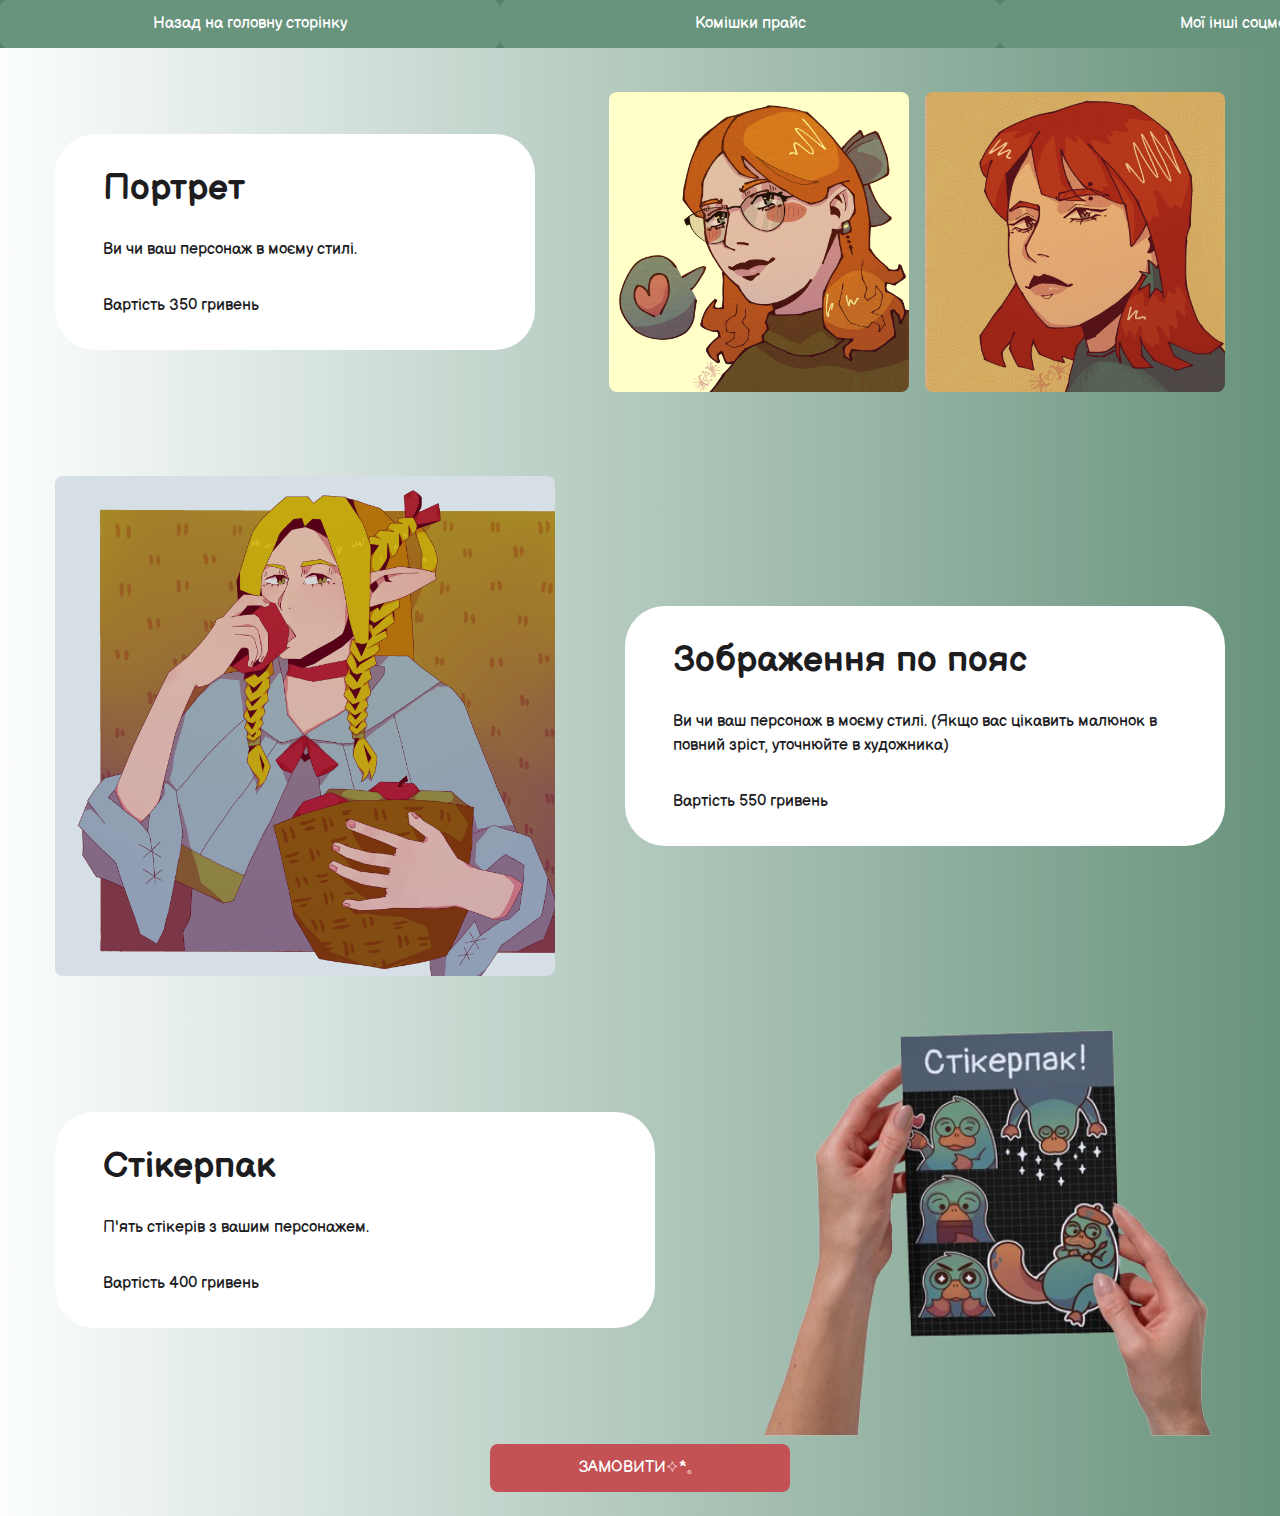
==== price.html @ a21002bf "feat: initial commit" ====
<!DOCTYPE html>
<html lang="en">
  <head>
    <meta charset="UTF-8" />
    <meta name="viewport" content="width=device-width, initial-scale=1.0" />
    <title>Sosials</title>

    <link rel="preconnect" href="https://fonts.googleapis.com" />
    <link rel="preconnect" href="https://fonts.gstatic.com" crossorigin />
    <link
      href="https://fonts.googleapis.com/css2?family=Balsamiq+Sans:ital,wght@0,400;0,700;1,400;1,700&family=Caveat:wght@400..700&family=Pangolin&display=swap"
      rel="stylesheet"
    />
    <link rel="stylesheet" href="CSS/styles.css" />
  </head>
  <body>
    <header class="header">
      <a href="index.html">
        <button class="button-header">Назад на головну сторінку</button>
      </a>
      <a href="price.html">
        <button class="button-header">Комішки прайс</button>
      </a>
      <a href="socials.html">
        <button class="button-header">Мої інші соцмережі</button>
      </a>
    </header>
    <section class="price-page">
      <div class="wrapper-price">
        <div class="price-text-container">
          <h2 class="main-page-title">Портрет</h2>
          <p class="main-page-descr">Ви чи ваш персонаж в моєму стилі.</p>
          <p class="main-page-descr">Вартість 350 гривень</p>
        </div>
        <div class="price-img-container">
          <img src="img/yasia.png" alt="yasia" class="price-portrait-pic" /><img
            src="img/sashka.png"
            alt="sashka"
            class="price-portrait-pic"
          />
        </div>
      </div>
    </section>
    <section class="price-page1">
      <div class="wrapper-price-1">
        <div class="price-img-container1">
          <img src="img/marsel.png" alt="marsel" class="price-big-pic" />
        </div>
        <div class="price-text-container-big-pic">
          <h2 class="main-page-title">Зображення по пояс</h2>
          <p class="main-page-descr">
            Ви чи ваш персонаж в моєму стилі. (Якщо вас цікавить малюнок в
            повний зріст, уточнюйте в художника)
          </p>
          <p class="main-page-descr">Вартість 550 гривень</p>
        </div>
      </div>
    </section>
    <section class="price-page2">
      <div class="wrapper-price-2">
        <div class="price-text-container-stic">
          <h2 class="main-page-title">Стікерпак</h2>
          <p class="main-page-descr">П'ять стікерів з вашим персонажем.</p>
          <p class="main-page-descr">Вартість 400 гривень</p>
        </div>
        <div class="price-img-container2">
          <div>
            <img src="img/sticerpack.png" alt="sticker" class="price-stic" />
          </div>
        </div>
      </div>
    </section>
    <section class="price-page-button">
      <div class="price-button-con">
        <a href="https://t.me/m1dzy_p">
          <button class="price-button">ЗАМОВИТИ✧⁠*⁠。</button>
        </a>
      </div>
    </section>
  </body>
</html>
---- CSS/styles.css ----
html, body {
    margin: 0;
    padding: 0;
    height: 100%;
}

body {
    font-family: "Balsamiq Sans", sans-serif;
    margin: 0;
    height: 100%;
}
.header {
    width: 100%;
    height: 48px;
    background: #58806b;
    display: flex;
    justify-content: space-between;
    align-items: center;
    position: fixed;
        z-index: 50;
}
.button-header {
    font-weight: 400;
    font-size: 16px;
    line-height: 150%;
    color: #fff;
    background: #68937C;
    border: none;
    cursor: pointer;
    padding: 12px 24px;
    width: 500px;
    height: 48px;
    border-radius: 8px;
    margin: 0;
    font-family: "Balsamiq Sans", sans-serif;
}

.main-page {
    width: 100%;
    height: 100vh;
    background: linear-gradient(270deg, #68937C 0%, #fcfefe 100%);
        position: relative;
}

.main-page-text-container {
    border-radius: 40px;
    background: #fff;
    padding-top: 48px;
    padding-bottom: 48px;
    padding-left: 48px;
    padding-right: 48px;
    box-sizing: border-box;
    width: 45%;
}


.wrapper {
    margin: auto;
    display: flex;
    justify-content: space-between;
    align-items: center;
    width: 1170px;
    height: 100%;
}

.main-page-hello-text {
    font-weight: 600;
    font-size: 16px;
    line-height: 150%;
    color: #1d1d1f;
    margin-top: 0;
    margin-bottom: 42px;
}

.main-page-title {
    font-weight: 600;
    font-size: 36px;
    line-height: 37%;
    color: #1d1d1f;
    margin-top: 0;
    margin-bottom: 42px;
}

.main-page-descr {
    font-weight: 400;
    font-size: 16px;
    line-height: 150%;
    color: #1d1d1f;
    margin-top: 0;
    margin-bottom: 32px;
}
.page-descr {
    font-weight: 400;
        font-size: 16px;
        line-height: 150%;
        color: #1d1d1f;
        margin-top: 0;
        margin-bottom: 0;
}

.main-page-button {
    font-weight: 400;
    font-size: 16px;
    line-height: 150%;
    color: #fff;
    background: #C45255;
    border: none;
    cursor: pointer;
   
    width: 204px;
    height: 48px;
    border-radius: 8px;
    margin: 0;
    font-family: "Balsamiq Sans", sans-serif;
}

.main-page-button:hover {
    background-color: #A43344;
}
.dubil {
    position: absolute;
        bottom: 0;
        left: 70%;
        transform: translateX(-50%);
        width: 700px;
        height: 700px;
}
.sign {
    position: absolute;
        bottom: 70%;
        left: 22%;
        transform: translateX(-50%);
        width: 280px;
        opacity: 65%;

      
}
.social-button {
    font-weight: 400;
        font-size: 16px;
        line-height: 150%;
        color: #fff;
        background: #C45255;
        border: none;
        cursor: pointer;
        padding: 12px 24px;
        height: 48px;
        width: 100%;
        border-radius: 8px;
        margin-bottom: 12px;
        font-family: "Balsamiq Sans", sans-serif;
}
.social-button:hover {
    background-color: #A43344;
}
.social-button-lower {
    font-weight: 400;
        font-size: 16px;
        line-height: 150%;
        color: #fff;
        background: #C45255;
        border: none;
        cursor: pointer;
        padding: 12px 24px;
        height: 48px;
        width: 100%;
        border-radius: 8px;
        font-family: "Balsamiq Sans", sans-serif;
}
.social-button-lower:hover {
    background-color: #A43344;
}
.gallery-title {
    font-weight: 600;
    font-size: 48px;
    line-height: 150%;
    color: #1d1d1f;
    margin-bottom: 8px;
    margin-top: 0;
    font-family: "Balsamiq Sans", sans-serif;
}

.gallery {
    padding-top: 26px;
    padding-bottom: 8px;
    text-align: center;
}

.gallery-item-title {
    font-weight: 600;
    font-size: 24px;
    line-height: 100%;
    text-align: center;
    color: #1d1d1f;
    margin-top: 2;
    margin-bottom: 8px;
    font-family: "Balsamiq Sans", sans-serif;
}

.gallery-item-discr {
    font-weight: 400;
    font-size: 16px;
    line-height: 150%;
    text-align: center;
    color: #1d1d1f;
    margin-top: 0;
    margin-bottom: 0;
    font-family: "Balsamiq Sans", sans-serif;
}

.gallery-item {
    width: calc((100% / 3) - (24px * 2) / 3);
}
.piccha {
    width: 360px;
    border-radius: 8px;
}
.piccha1 {
    width: 360px;
    margin-top: 60px;
    margin-bottom: 60px;
    border-radius: 8px;
}
.price-page {
    width: 100%;
        background: linear-gradient(270deg, #68937C 0%, #fcfefe 100%);
        position: relative;
        padding-top: 52px;
        padding-bottom: 24px;
}
.price-page1 {
    width: 100%;
    height: 540px;
    background: linear-gradient(270deg, #68937C 0%, #fcfefe 100%);
    position: relative;
    padding-bottom: 24px;
}
.price-page2 {
    width: 100%;
    background: linear-gradient(270deg, #68937C 0%, #fcfefe 100%);
    position: relative;
    padding-bottom: 24px;
}
.price-page-button {
    width: 100%;
    background: linear-gradient(270deg, #68937C 0%, #fcfefe 100%);
    position: relative;
    padding-bottom: 24px;
}
.wrapper-price {
    margin: auto;
    display: flex;
    justify-content: space-between;
    align-items: center;
    width: 1170px;
    height: 380px;
    border-radius: 4px;
    padding: 0 8px;
}
.wrapper-price-1 {
    margin: auto;
    display: flex;
    justify-content: space-between;
    align-items: center;
    width: 1170px;
    height: 540px;
    border-radius: 4px;
    padding: 0 8px;
}
.wrapper-price-2 {
    margin: auto;
    display: flex;
    justify-content: space-between;
    align-items: center;
    width: 1170px;
    height: 400px;
    border-radius: 4px;
    padding: 0 8px;
}
.price-text-container {
    border-radius: 40px;
    background: #fff;
    padding-top: 48px;
    padding-left: 48px;
    padding-right: 48px;
    box-sizing: border-box;
    width: 480px;
    
}
.price-img-container {
display: flex;
justify-content: center;
gap: 16px;

}
.price-img-container1 {
    display: flex;
    justify-content: center;
    gap: 16px;
}
.price-portrait-pic {
width: 300px;
border-radius: 8px;
position: relative;
}
.price-text-container-big-pic {
    border-radius: 40px;
    background: #fff;
    padding-top: 48px;
    padding-left: 48px;
    padding-right: 48px;
    box-sizing: border-box;
    width: 600px;
    margin-left: 60px;
}
.price-big-pic {
width: 500px;
border-radius: 8px;
}
.price-text-container-stic {
border-radius: 40px;
    background: #fff;
    padding-top: 48px;
    padding-left: 48px;
    padding-right: 48px;
    box-sizing: border-box;
    width: 600px;
    margin-right: 60px;
}
.price-img-container2 {
    display: flex;
    justify-content: center;
    box-sizing: border-box;
    border-radius: 8px;
    height: 380px;
    margin-right: 12px;
}
.price-stic {
    width: 450px;
}
.price-button-con {
    display: flex;
    justify-content: center;
    width: 100%;
    position: relative;
}
.price-button {
    font-weight: 400;
    font-size: 16px;
    line-height: 150%;
    color: #fff;
    background: #C45255;
    border: none;
    cursor: pointer;
    padding: 12px 24px;
    height: 48px;
    width: 300px;
    border-radius: 8px;
    font-family: "Balsamiq Sans", sans-serif;
    text-align: center;
}
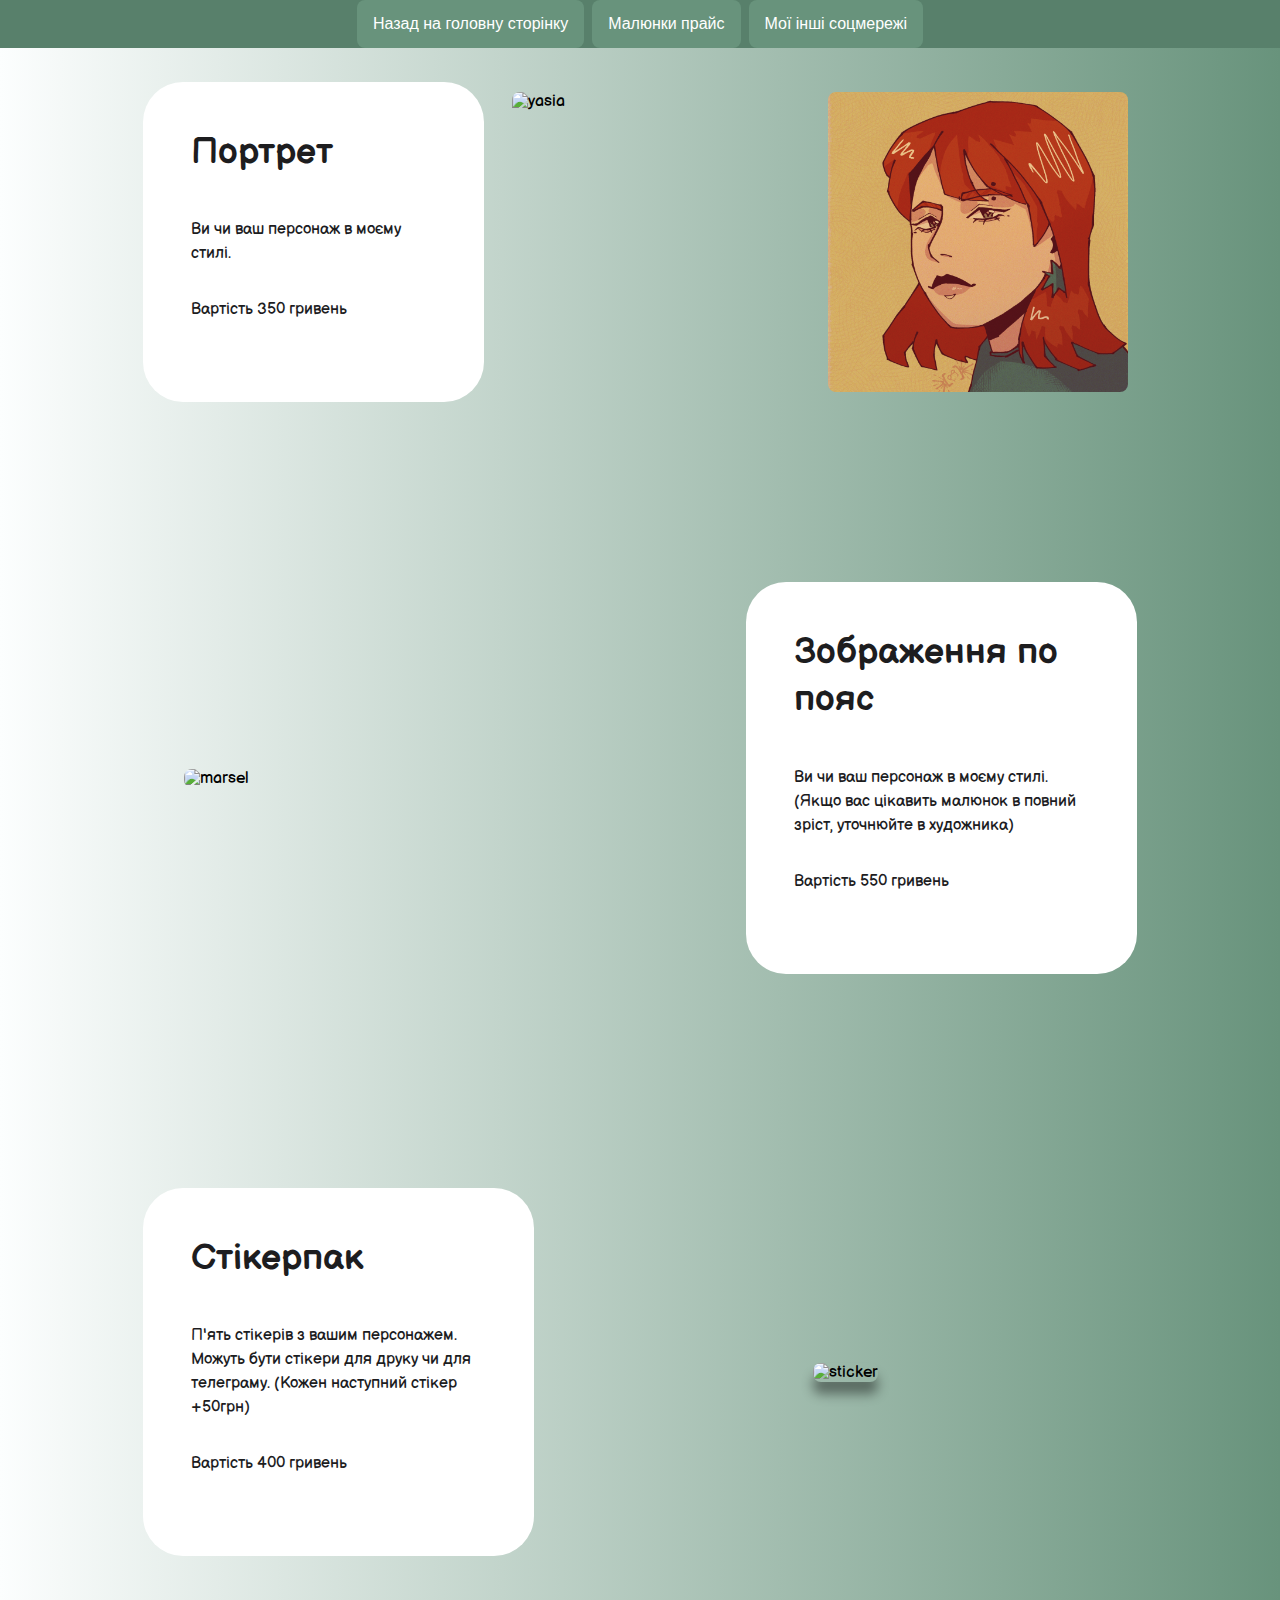
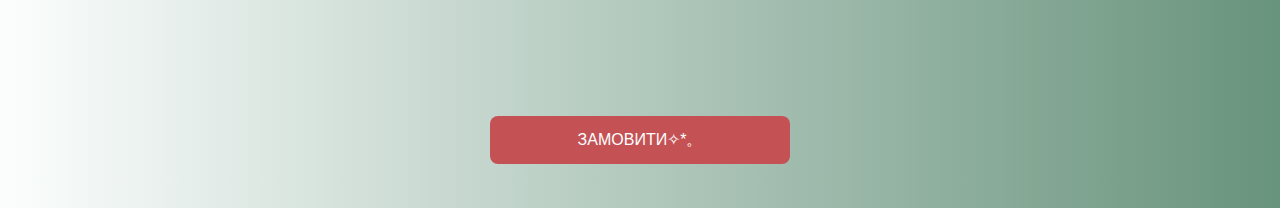
==== commit d670198a: "Update price.html" ====
--- a/price.html
+++ b/price.html
@@ -3,7 +3,7 @@
   <head>
     <meta charset="UTF-8" />
     <meta name="viewport" content="width=device-width, initial-scale=1.0" />
-    <title>Sosials</title>
+    <title>Price</title>
 
     <link rel="preconnect" href="https://fonts.googleapis.com" />
     <link rel="preconnect" href="https://fonts.gstatic.com" crossorigin />
@@ -15,15 +15,23 @@
   </head>
   <body>
     <header class="header">
-      <a href="index.html">
-        <button class="button-header">Назад на головну сторінку</button>
-      </a>
-      <a href="price.html">
-        <button class="button-header">Комішки прайс</button>
-      </a>
-      <a href="socials.html">
-        <button class="button-header">Мої інші соцмережі</button>
-      </a>
+      <input type="checkbox" id="menu-toggle" class="menu-toggle" />
+      <label for="menu-toggle" class="hamburger">
+        <span></span>
+        <span></span>
+        <span></span>
+      </label>
+      <div class="header-buttons">
+        <a href="index.html">
+          <button class="button-header">Назад на головну сторінку</button>
+        </a>
+        <a href="price.html">
+          <button class="button-header">Малюнки прайс</button>
+        </a>
+        <a href="socials.html">
+          <button class="button-header">Мої інші соцмережі</button>
+        </a>
+      </div>
     </header>
     <section class="price-page">
       <div class="wrapper-price">
@@ -33,18 +41,18 @@
           <p class="main-page-descr">Вартість 350 гривень</p>
         </div>
         <div class="price-img-container">
-          <img src="img/yasia.png" alt="yasia" class="price-portrait-pic" /><img
-            src="img/sashka.png"
-            alt="sashka"
+          <img
+            src="img/yasia.webp"
+            alt="yasia"
             class="price-portrait-pic"
-          />
+          /><img src="img/sashka.png" alt="sashka" class="price-portrait-pic" />
         </div>
       </div>
     </section>
     <section class="price-page1">
       <div class="wrapper-price-1">
         <div class="price-img-container1">
-          <img src="img/marsel.png" alt="marsel" class="price-big-pic" />
+          <img src="img/marsel.webp" alt="marsel" class="price-big-pic" />
         </div>
         <div class="price-text-container-big-pic">
           <h2 class="main-page-title">Зображення по пояс</h2>
@@ -60,12 +68,15 @@
       <div class="wrapper-price-2">
         <div class="price-text-container-stic">
           <h2 class="main-page-title">Стікерпак</h2>
-          <p class="main-page-descr">П'ять стікерів з вашим персонажем.</p>
+          <p class="main-page-descr">
+            П'ять стікерів з вашим персонажем. Можуть бути стікери для друку чи
+            для телеграму. (Кожен наступний стікер +50грн)
+          </p>
           <p class="main-page-descr">Вартість 400 гривень</p>
         </div>
         <div class="price-img-container2">
           <div>
-            <img src="img/sticerpack.png" alt="sticker" class="price-stic" />
+            <img src="img/sticerpack.webp" alt="sticker" class="price-stic" />
           </div>
         </div>
       </div>
--- a/CSS/styles.css
+++ b/CSS/styles.css
@@ -1,4 +1,5 @@
-html, body {
+html,
+body {
     margin: 0;
     padding: 0;
     height: 100%;
@@ -6,19 +7,39 @@
 
 body {
     font-family: "Balsamiq Sans", sans-serif;
-    margin: 0;
-    height: 100%;
-}
+}
+
+/* Хедер */
 .header {
     width: 100%;
     height: 48px;
     background: #58806b;
     display: flex;
-    justify-content: space-between;
+    justify-content: center;
     align-items: center;
     position: fixed;
-        z-index: 50;
-}
+    top: 0;
+    left: 0;
+    z-index: 50;
+    padding: 0;
+}
+
+.header-buttons {
+    display: flex;
+    gap: 8px;
+    padding: 0 8px;
+    box-sizing: border-box;
+}
+.header-buttons a {
+    text-decoration: none;
+    color: inherit;
+}
+.header-buttons a:hover,
+.header-buttons a:visited,
+.header-buttons a:active {
+    text-decoration: none;
+}
+
 .button-header {
     font-weight: 400;
     font-size: 16px;
@@ -27,40 +48,80 @@
     background: #68937C;
     border: none;
     cursor: pointer;
-    padding: 12px 24px;
-    width: 500px;
+    padding: 0 16px;
+    flex: 1;
     height: 48px;
     border-radius: 8px;
     margin: 0;
-    font-family: "Balsamiq Sans", sans-serif;
-}
-
+    display: flex;
+    align-items: center;
+    justify-content: center;
+    box-sizing: border-box;
+}
+
+.button-header:hover {
+    background-color: #58806b;
+}
+
+/* Стилі для гамбургер-меню */
+.menu-toggle {
+    display: none;
+}
+
+.hamburger {
+    display: none;
+    width: 30px;
+    height: 20px;
+    position: absolute;
+    left: 15px;
+    top: 50%;
+    transform: translateY(-50%);
+    cursor: pointer;
+    z-index: 60;
+}
+
+.hamburger span {
+    display: block;
+    width: 100%;
+    height: 3px;
+    background: #fff;
+    margin-bottom: 5px;
+}
+
+.hamburger span:last-child {
+    margin-bottom: 0;
+}
+
+/* Решта стилів */
 .main-page {
-    width: 100%;
     height: 100vh;
     background: linear-gradient(270deg, #68937C 0%, #fcfefe 100%);
-        position: relative;
+    width: 100%;
+    margin: 0 auto;
+    padding: 0 0.5rem;
+    box-sizing: border-box;
+    position: relative;
+    overflow: hidden;
+}
+
+.wrapper {
+    margin: 0 auto;
+    display: flex;
+    justify-content: space-between;
+    align-items: center;
+    max-width: 1170px;
+    width: 100%;
+    height: 100%;
+    padding: 0 15px;
+    box-sizing: border-box;
 }
 
 .main-page-text-container {
     border-radius: 40px;
     background: #fff;
-    padding-top: 48px;
-    padding-bottom: 48px;
-    padding-left: 48px;
-    padding-right: 48px;
+    padding: 48px;
     box-sizing: border-box;
     width: 45%;
-}
-
-
-.wrapper {
-    margin: auto;
-    display: flex;
-    justify-content: space-between;
-    align-items: center;
-    width: 1170px;
-    height: 100%;
 }
 
 .main-page-hello-text {
@@ -68,34 +129,24 @@
     font-size: 16px;
     line-height: 150%;
     color: #1d1d1f;
-    margin-top: 0;
-    margin-bottom: 42px;
+    margin: 0 0 42px;
 }
 
 .main-page-title {
     font-weight: 600;
     font-size: 36px;
-    line-height: 37%;
+    line-height: 130%;
     color: #1d1d1f;
-    margin-top: 0;
-    margin-bottom: 42px;
-}
-
-.main-page-descr {
+    margin: 0 0 42px;
+}
+
+.main-page-descr,
+.page-descr {
     font-weight: 400;
     font-size: 16px;
     line-height: 150%;
     color: #1d1d1f;
-    margin-top: 0;
-    margin-bottom: 32px;
-}
-.page-descr {
-    font-weight: 400;
-        font-size: 16px;
-        line-height: 150%;
-        color: #1d1d1f;
-        margin-top: 0;
-        margin-bottom: 0;
+    margin: 0 0 32px;
 }
 
 .main-page-button {
@@ -106,244 +157,235 @@
     background: #C45255;
     border: none;
     cursor: pointer;
-   
     width: 204px;
     height: 48px;
     border-radius: 8px;
-    margin: 0;
-    font-family: "Balsamiq Sans", sans-serif;
+    transition: background-color 0.3s;
 }
 
 .main-page-button:hover {
     background-color: #A43344;
 }
+
 .dubil {
     position: absolute;
-        bottom: 0;
-        left: 70%;
-        transform: translateX(-50%);
-        width: 700px;
-        height: 700px;
-}
+    bottom: 0;
+    right: 0;
+    width: 50%;
+    max-width: 700px;
+    height: auto;
+}
+
 .sign {
     position: absolute;
-        bottom: 70%;
-        left: 22%;
-        transform: translateX(-50%);
-        width: 280px;
-        opacity: 65%;
-
-      
-}
-.social-button {
-    font-weight: 400;
-        font-size: 16px;
-        line-height: 150%;
-        color: #fff;
-        background: #C45255;
-        border: none;
-        cursor: pointer;
-        padding: 12px 24px;
-        height: 48px;
-        width: 100%;
-        border-radius: 8px;
-        margin-bottom: 12px;
-        font-family: "Balsamiq Sans", sans-serif;
-}
-.social-button:hover {
-    background-color: #A43344;
-}
+    top: 10%;
+    left: 10%;
+    width: 20%;
+    max-width: 280px;
+    opacity: 65%;
+}
+
+/* Соціальні кнопки */
+.social-button,
 .social-button-lower {
     font-weight: 400;
-        font-size: 16px;
-        line-height: 150%;
-        color: #fff;
-        background: #C45255;
-        border: none;
-        cursor: pointer;
-        padding: 12px 24px;
-        height: 48px;
-        width: 100%;
-        border-radius: 8px;
-        font-family: "Balsamiq Sans", sans-serif;
-}
+    font-size: 16px;
+    line-height: 150%;
+    color: #fff;
+    background: #C45255;
+    border: none;
+    cursor: pointer;
+    padding: 12px 24px;
+    height: 48px;
+    width: 100%;
+    border-radius: 8px;
+    margin-bottom: 12px;
+    box-sizing: border-box;
+}
+
+.social-button:hover,
 .social-button-lower:hover {
     background-color: #A43344;
 }
+
+/* Галерея */
+.gallery {
+    padding: 26px 0 8px;
+    text-align: center;
+    width: 100%;
+    margin: 0 auto;
+    padding: 0 0.5rem;
+    box-sizing: border-box;
+}
+
 .gallery-title {
     font-weight: 600;
     font-size: 48px;
     line-height: 150%;
     color: #1d1d1f;
-    margin-bottom: 8px;
-    margin-top: 0;
-    font-family: "Balsamiq Sans", sans-serif;
-}
-
-.gallery {
-    padding-top: 26px;
-    padding-bottom: 8px;
-    text-align: center;
+    margin: 0 0 8px;
+}
+
+.gallery-item {
+    width: calc((100% / 3) - (24px * 2) / 3);
+    display: inline-block;
+    vertical-align: top;
 }
 
 .gallery-item-title {
     font-weight: 600;
     font-size: 24px;
     line-height: 100%;
-    text-align: center;
     color: #1d1d1f;
-    margin-top: 2;
-    margin-bottom: 8px;
-    font-family: "Balsamiq Sans", sans-serif;
+    margin: 2px 0 8px;
 }
 
 .gallery-item-discr {
     font-weight: 400;
     font-size: 16px;
     line-height: 150%;
-    text-align: center;
     color: #1d1d1f;
-    margin-top: 0;
-    margin-bottom: 0;
-    font-family: "Balsamiq Sans", sans-serif;
-}
-
-.gallery-item {
-    width: calc((100% / 3) - (24px * 2) / 3);
-}
-.piccha {
-    width: 360px;
-    border-radius: 8px;
-}
+    margin: 0;
+}
+
+.piccha,
 .piccha1 {
-    width: 360px;
-    margin-top: 60px;
-    margin-bottom: 60px;
-    border-radius: 8px;
-}
-.price-page {
-    width: 100%;
-        background: linear-gradient(270deg, #68937C 0%, #fcfefe 100%);
-        position: relative;
-        padding-top: 52px;
-        padding-bottom: 24px;
-}
-.price-page1 {
-    width: 100%;
-    height: 540px;
+    width: 100%;
+    max-width: 360px;
+    border-radius: 8px;
+}
+
+.piccha1 {
+    margin: 60px 0;
+}
+
+/* Сторінки цін */
+.price-page,
+.price-page1,
+.price-page2,
+.price-page-button {
+    width: 100%;
     background: linear-gradient(270deg, #68937C 0%, #fcfefe 100%);
     position: relative;
+    padding: 0 0.5rem;
+    box-sizing: border-box;
+    overflow: hidden;
+}
+
+.price-page {
+    padding-top: 52px;
     padding-bottom: 24px;
 }
-.price-page2 {
-    width: 100%;
-    background: linear-gradient(270deg, #68937C 0%, #fcfefe 100%);
-    position: relative;
+
+.price-page1 {
+    padding-top: 52px;
     padding-bottom: 24px;
-}
+    height: auto;
+    min-height: 540px;
+}
+
+.price-page2,
 .price-page-button {
-    width: 100%;
-    background: linear-gradient(270deg, #68937C 0%, #fcfefe 100%);
-    position: relative;
     padding-bottom: 24px;
 }
-.wrapper-price {
-    margin: auto;
+
+.wrapper-price,
+.wrapper-price-1,
+.wrapper-price-2 {
+    margin: 0 auto;
     display: flex;
     justify-content: space-between;
     align-items: center;
-    width: 1170px;
+    max-width: 1170px;
+    width: 100%;
+    padding: 0 15px;
+    box-sizing: border-box;
+    gap: 20px;
+}
+
+.wrapper-price {
     height: 380px;
-    border-radius: 4px;
-    padding: 0 8px;
-}
+}
+
 .wrapper-price-1 {
-    margin: auto;
-    display: flex;
-    justify-content: space-between;
-    align-items: center;
-    width: 1170px;
-    height: 540px;
-    border-radius: 4px;
-    padding: 0 8px;
-}
+    height: auto;
+    min-height: 540px;
+}
+
 .wrapper-price-2 {
-    margin: auto;
-    display: flex;
-    justify-content: space-between;
-    align-items: center;
-    width: 1170px;
-    height: 400px;
-    border-radius: 4px;
-    padding: 0 8px;
-}
+    height: auto;
+    min-height: 600px;
+}
+
 .price-text-container {
     border-radius: 40px;
     background: #fff;
-    padding-top: 48px;
-    padding-left: 48px;
-    padding-right: 48px;
+    padding: 48px;
     box-sizing: border-box;
     width: 480px;
-    
-}
-.price-img-container {
-display: flex;
-justify-content: center;
-gap: 16px;
-
-}
-.price-img-container1 {
+}
+
+.price-img-container,
+.price-img-container1,
+.price-img-container2 {
     display: flex;
     justify-content: center;
     gap: 16px;
-}
+    width: 100%;
+}
+
 .price-portrait-pic {
-width: 300px;
-border-radius: 8px;
-position: relative;
-}
+    width: 100%;
+    max-width: 300px;
+    border-radius: 8px;
+    height: auto;
+}
+
 .price-text-container-big-pic {
     border-radius: 40px;
     background: #fff;
-    padding-top: 48px;
-    padding-left: 48px;
-    padding-right: 48px;
+    padding: 48px;
     box-sizing: border-box;
     width: 600px;
-    margin-left: 60px;
-}
+}
+
 .price-big-pic {
-width: 500px;
-border-radius: 8px;
-}
+    width: 100%;
+    max-width: 500px;
+    border-radius: 8px;
+    height: auto;
+}
+
 .price-text-container-stic {
-border-radius: 40px;
+    border-radius: 40px;
     background: #fff;
-    padding-top: 48px;
-    padding-left: 48px;
-    padding-right: 48px;
+    padding: 48px;
     box-sizing: border-box;
     width: 600px;
-    margin-right: 60px;
-}
+}
+
 .price-img-container2 {
     display: flex;
     justify-content: center;
     box-sizing: border-box;
-    border-radius: 8px;
-    height: 380px;
-    margin-right: 12px;
-}
+    width: 100%;
+}
+
 .price-stic {
-    width: 450px;
-}
+    width: 100%;
+    max-width: 420px;
+    border-radius: 8px;
+    box-shadow: 0 12px 12px 0 rgba(0, 0, 0, 0.42);
+    height: auto;
+}
+
 .price-button-con {
     display: flex;
     justify-content: center;
     width: 100%;
-    position: relative;
-}
+    padding: 20px 0;
+}
+
 .price-button {
     font-weight: 400;
     font-size: 16px;
@@ -356,6 +398,233 @@
     height: 48px;
     width: 300px;
     border-radius: 8px;
-    font-family: "Balsamiq Sans", sans-serif;
-    text-align: center;
-}+    transition: background-color 0.3s;
+}
+
+.price-button:hover {
+    background-color: #A43344;
+}
+
+/* Медіа-запити */
+@media (max-width: 1536px) {
+
+    .wrapper,
+    .wrapper-price,
+    .wrapper-price-1,
+    .wrapper-price-2 {
+        max-width: 1280px;
+    }
+}
+
+@media (max-width: 1280px) {
+
+    .wrapper,
+    .wrapper-price,
+    .wrapper-price-1,
+    .wrapper-price-2 {
+        max-width: 1024px;
+    }
+}
+
+@media (max-width: 1024px) {
+
+    .wrapper,
+    .wrapper-price,
+    .wrapper-price-1,
+    .wrapper-price-2 {
+        max-width: 768px;
+    }
+
+    .main-page-text-container,
+    .price-text-container,
+    .price-text-container-big-pic,
+    .price-text-container-stic {
+        width: 50%;
+        padding: 30px;
+    }
+
+    .dubil {
+        width: 40%;
+        max-width: 500px;
+    }
+
+    .sign {
+        width: 15%;
+        max-width: 200px;
+    }
+
+    .gallery-item {
+        width: calc((100% / 2) - 12px);
+    }
+}
+
+@media (max-width: 768px) {
+    .header {
+        justify-content: flex-start;
+        height: 48px;
+    }
+
+    .hamburger {
+        display: block;
+    }
+
+    .header-buttons {
+        display: none;
+        flex-direction: column;
+        position: absolute;
+        top: 48px;
+        left: 0;
+        width: 100%;
+        background: #58806b;
+        padding: 10px 15px;
+        gap: 10px;
+        z-index: 50;
+    }
+
+    .menu-toggle:checked~.header-buttons {
+        display: flex;
+    }
+
+    .button-header {
+        height: 40px;
+        padding: 0 10px;
+        font-size: 14px;
+        flex: none;
+        width: 100%;
+        max-width: none;
+    }
+
+    .wrapper,
+    .wrapper-price,
+    .wrapper-price-1,
+    .wrapper-price-2 {
+        max-width: 648px;
+        flex-direction: column;
+        height: auto;
+        padding: 60px 15px 20px;
+        gap: 15px;
+    }
+
+    .main-page-text-container,
+    .price-text-container,
+    .price-text-container-big-pic,
+    .price-text-container-stic {
+        width: 100%;
+        padding: 20px;
+    }
+
+    .main-page-title {
+        font-size: 28px;
+    }
+
+        .main-page-descr,
+        .page-descr,
+        .main-page-title,
+        .main-page-hello-text {
+            margin-bottom: 16px;
+        }
+
+    .dubil {
+        width: 60%;
+        max-width: 400px;
+        right: 50%;
+        transform: translateX(50%);
+    }
+
+    .sign {
+        width: 25%;
+        max-width: 150px;
+        top: 5%;
+        left: 50%;
+        transform: translateX(-50%);
+    }
+
+    .gallery-title {
+        font-size: 36px;
+    }
+
+    .gallery-item {
+        width: 100%;
+        margin-bottom: 20px;
+    }
+
+    .price-img-container,
+    .price-img-container1,
+    .price-img-container2 {
+        flex-direction: column;
+        align-items: center;
+        gap: 10px;
+    }
+
+    .price-portrait-pic,
+    .price-big-pic,
+    .price-stic {
+        width: 100%;
+        max-width: 300px;
+    }
+}
+
+@media (max-width: 648px) {
+
+    .wrapper,
+    .wrapper-price,
+    .wrapper-price-1,
+    .wrapper-price-2 {
+        max-width: 475px;
+    }
+
+    .main-page-title {
+        font-size: 24px;
+    }
+
+        .main-page-descr,
+        .page-descr,
+        .main-page-title,
+        .main-page-hello-text {
+            margin-bottom: 12px;
+        }
+
+    .dubil {
+        width: 80%;
+        max-width: 300px;
+    }
+
+    .price-button {
+        width: 100%;
+        max-width: 300px;
+    }
+}
+
+@media (max-width: 475px) {
+
+    .wrapper,
+    .wrapper-price,
+    .wrapper-price-1,
+    .wrapper-price-2 {
+        max-width: 100%;
+        padding: 60px 10px 10px;
+    }
+
+    .gallery-title {
+        font-size: 28px;
+    }
+
+    .button-header {
+        font-size: 12px;
+        padding: 0 8px;
+        height: 36px;
+    }
+
+    .main-page-descr,
+    .page-descr,
+    .main-page-title,
+    .main-page-hello-text {
+        margin-bottom: 8px;
+    }
+
+    .price-portrait-pic,
+    .price-big-pic,
+    .price-stic {
+        max-width: 250px;
+    }
+}
